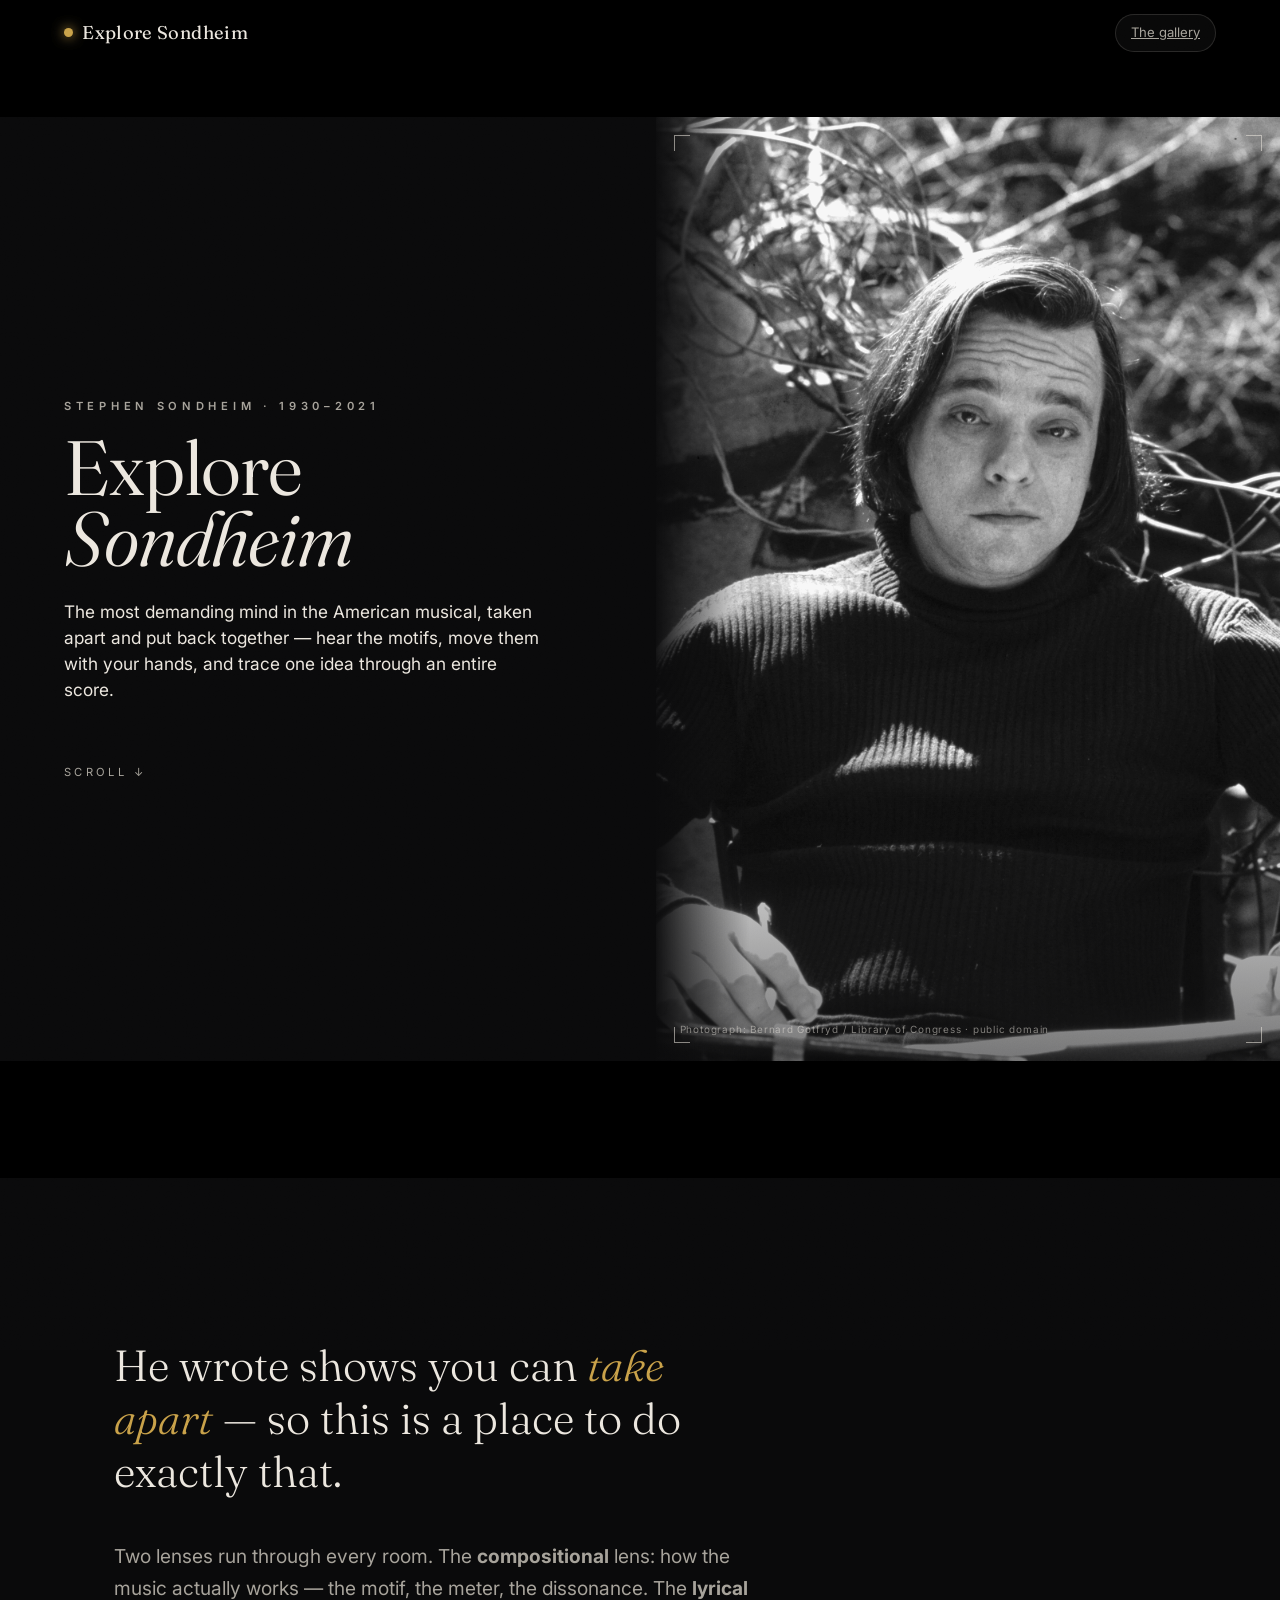
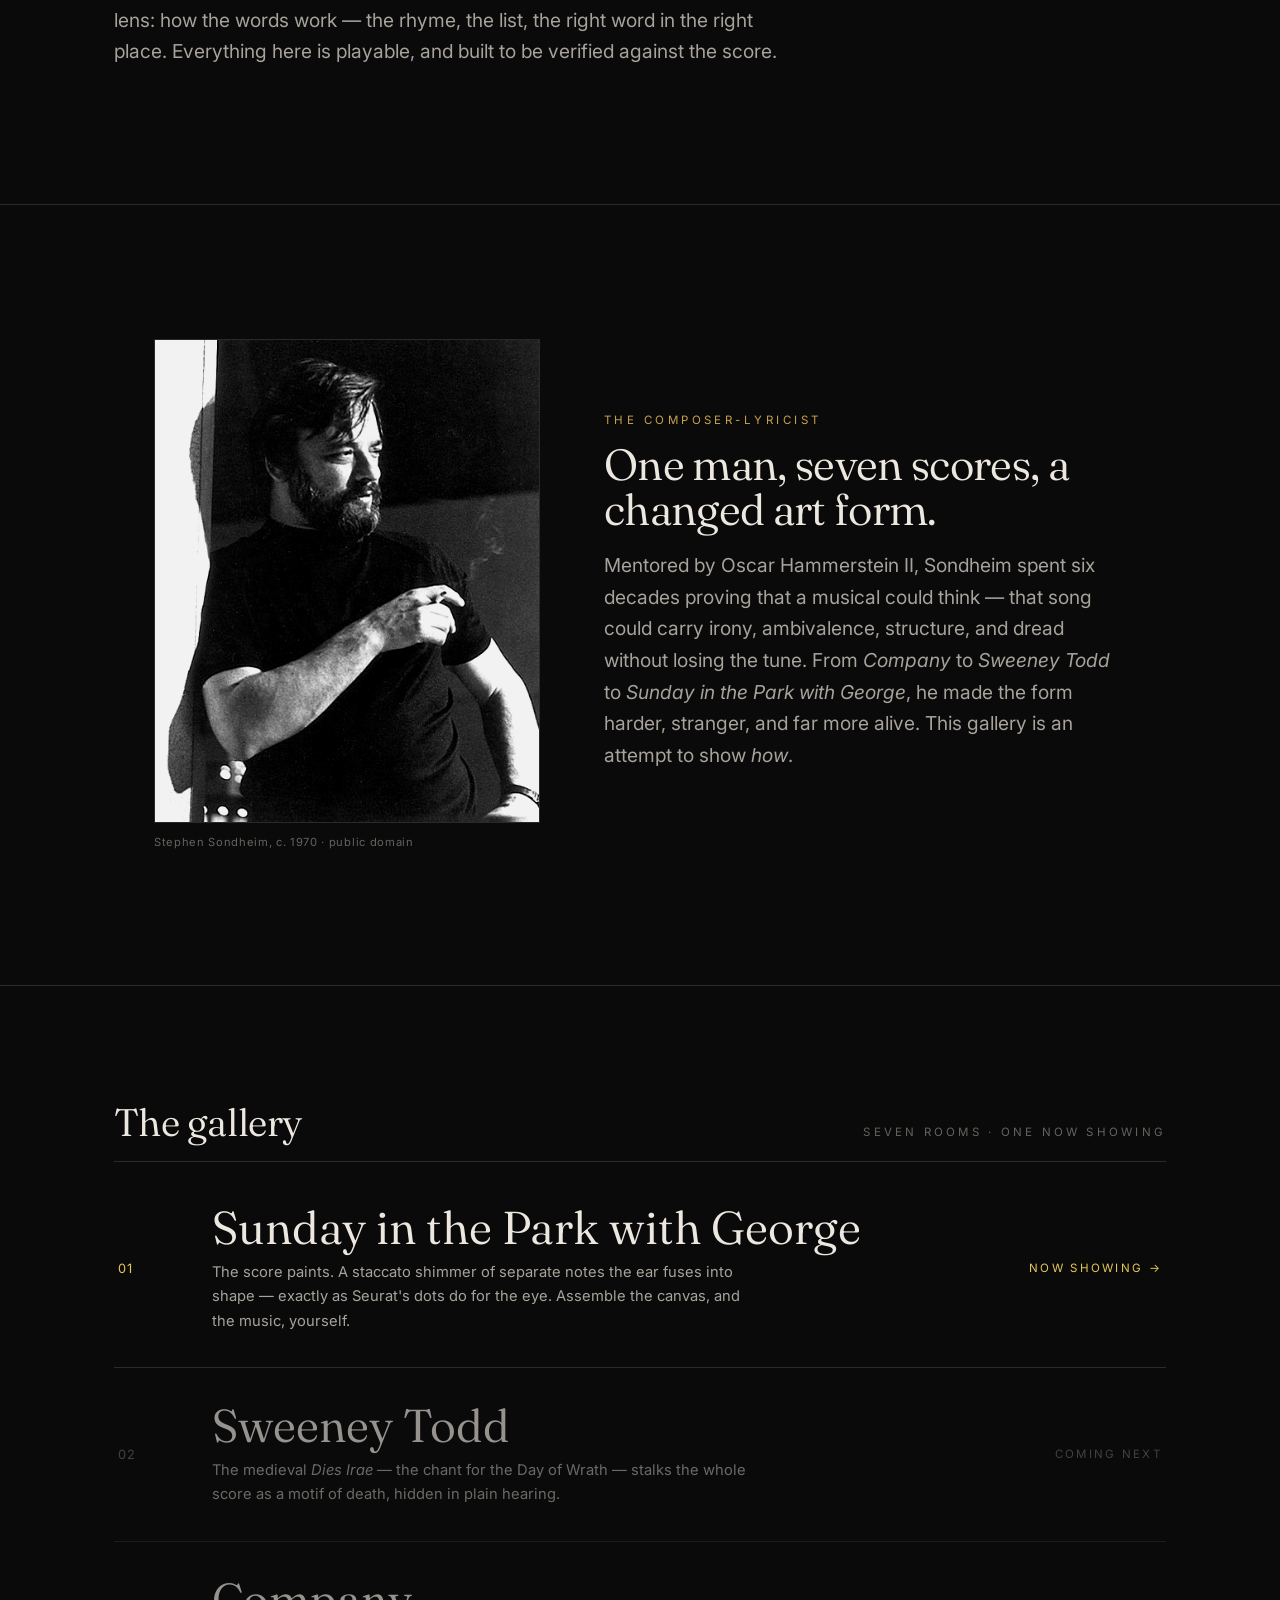
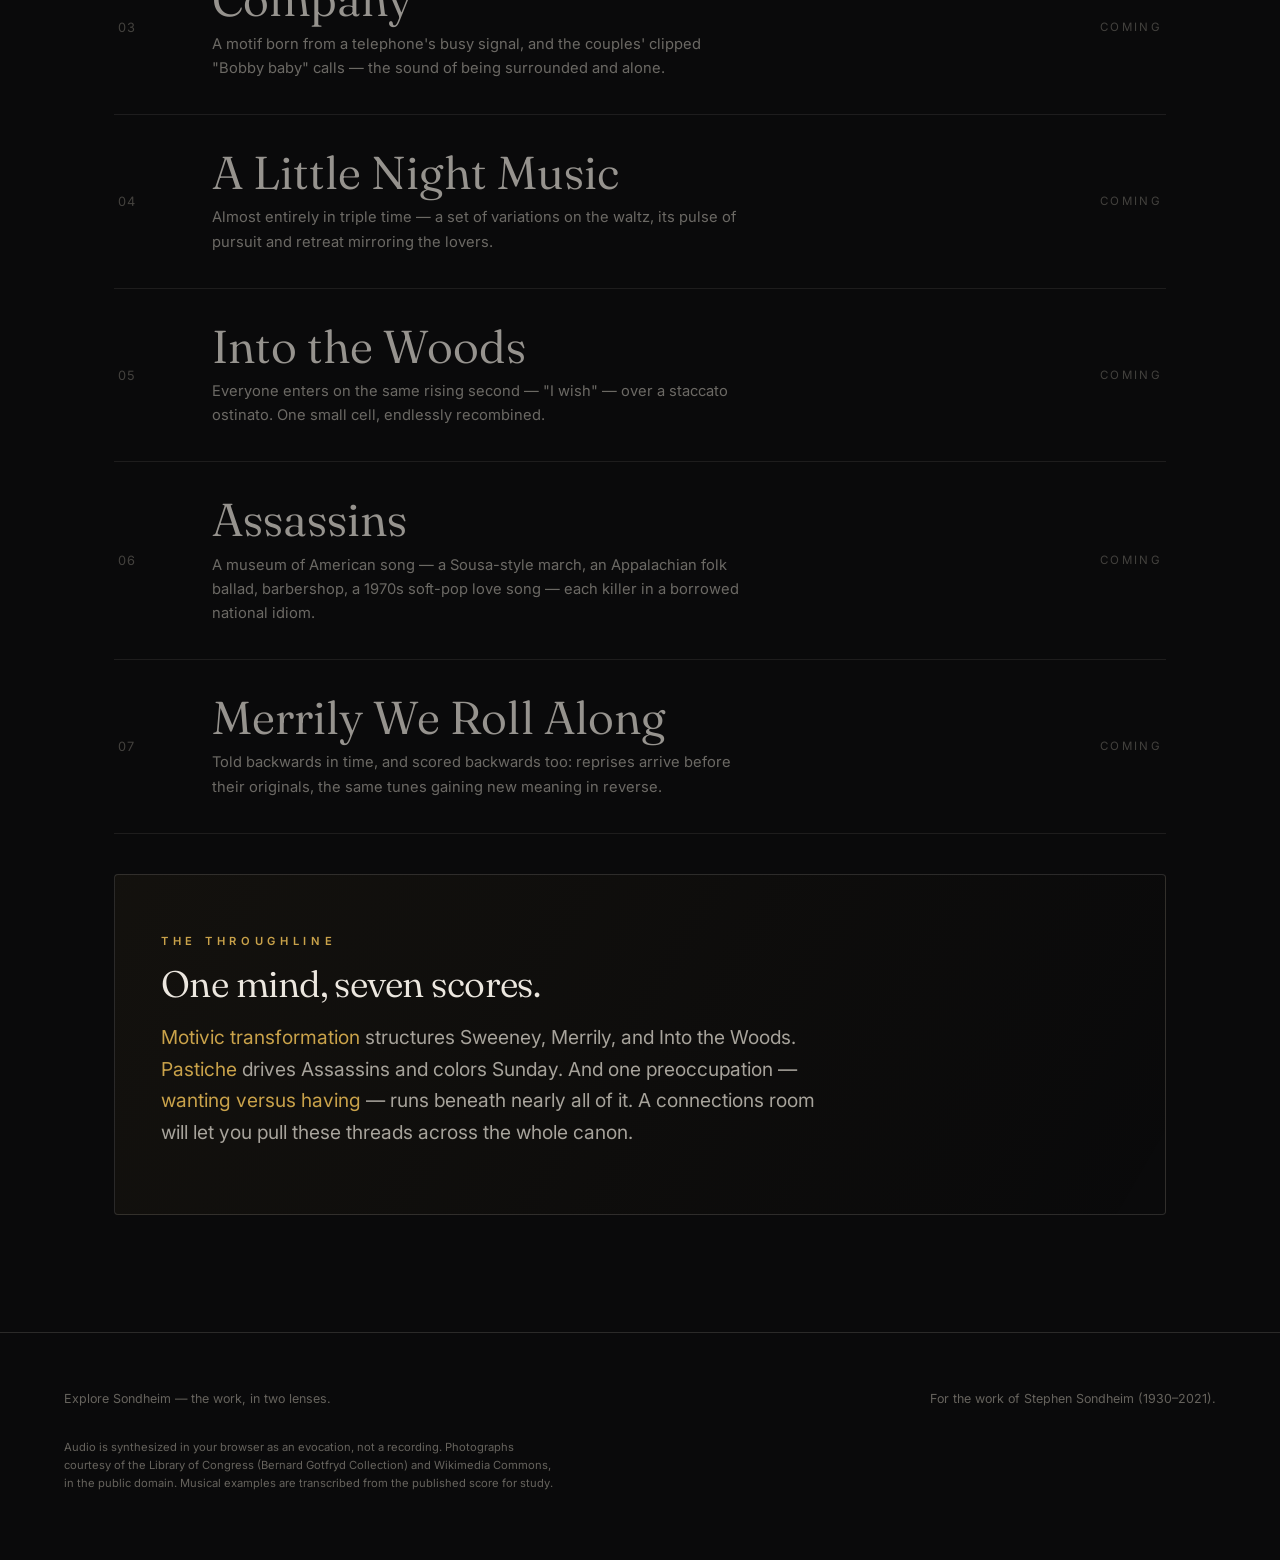
==== index.html @ 6aae6c90 "Initial commit: Explore Sondheim — cinematic lobby + Sunday flagship Interactive study of Sondheim t" ====
<!DOCTYPE html>
<html lang="en">
<head>
<meta charset="utf-8" />
<meta name="viewport" content="width=device-width, initial-scale=1" />
<title>Explore Sondheim — the work, in two lenses</title>
<meta name="description" content="A cinematic, interactive study of Stephen Sondheim's musicals through a compositional and lyrical lens. Hear the motifs, see the structure, trace the connections." />
<link rel="preconnect" href="https://fonts.googleapis.com" />
<link rel="preconnect" href="https://fonts.gstatic.com" crossorigin />
<link href="https://fonts.googleapis.com/css2?family=Fraunces:ital,opsz,wght@0,9..144,300..600;1,9..144,300..500&family=Inter:wght@400;500;600&display=swap" rel="stylesheet" />
<link rel="stylesheet" href="css/base.css" />
<link rel="stylesheet" href="css/lobby.css" />
</head>
<body class="cine">

<div class="grain" aria-hidden="true"></div>

<header class="topbar" id="topbar">
  <a class="brand" href="index.html"><span class="dot"></span> Explore Sondheim</a>
  <a class="chip" href="#gallery">The gallery</a>
</header>

<main>

  <!-- ===================== CINEMATIC HERO ===================== -->
  <section class="reel" aria-label="Stephen Sondheim">
    <div class="reel-copy">
      <p class="kicker reveal in">Stephen Sondheim · 1930–2021</p>
      <h1 class="reel-title reveal in d1">Explore <em>Sondheim</em></h1>
      <p class="reel-sub reveal in d2">The most demanding mind in the American musical, taken apart and put back together — hear the motifs, move them with your hands, and trace one idea through an entire score.</p>
      <p class="reel-scrollcue reveal in d2">Scroll ↓</p>
    </div>
    <figure class="reel-photo reveal in">
      <img src="assets/sondheim-gotfryd.jpg" alt="Portrait of Stephen Sondheim, New York, early 1970s, by Bernard Gotfryd" />
      <div class="seam" aria-hidden="true"></div>
      <div class="frame-ticks" aria-hidden="true"><span></span><span></span><span></span><span></span></div>
      <figcaption class="credit-micro">Photograph: Bernard Gotfryd / Library of Congress · public domain</figcaption>
    </figure>
  </section>

  <!-- ===================== STATEMENT ===================== -->
  <section class="wrap">
    <p class="statement reveal">He wrote shows you can <em>take apart</em> — so this is a place to do exactly that.</p>
    <p class="lede reveal d1" style="margin-top:28px">Two lenses run through every room. The <b>compositional</b> lens: how the music actually works — the motif, the meter, the dissonance. The <b>lyrical</b> lens: how the words work — the rhyme, the list, the right word in the right place. Everything here is playable, and built to be verified against the score.</p>
  </section>

  <hr class="divider" />

  <!-- ===================== THE MAN ===================== -->
  <section class="wrap">
    <figure class="man reveal">
      <div class="man-photo">
        <img src="assets/sondheim-1970.jpg" alt="Stephen Sondheim, c. 1970" />
        <figcaption>Stephen Sondheim, c. 1970 · public domain</figcaption>
      </div>
      <div>
        <p class="dates">The composer-lyricist</p>
        <h2>One man, seven scores, a changed art form.</h2>
        <p class="lede" style="margin-top:18px">Mentored by Oscar Hammerstein II, Sondheim spent six decades proving that a musical could think — that song could carry irony, ambivalence, structure, and dread without losing the tune. From <em>Company</em> to <em>Sweeney Todd</em> to <em>Sunday in the Park with George</em>, he made the form harder, stranger, and far more alive. This gallery is an attempt to show <em>how</em>.</p>
      </div>
    </figure>
  </section>

  <hr class="divider" />

  <!-- ===================== GALLERY INDEX ===================== -->
  <section class="wrap" id="gallery">
    <div class="now-showing reveal">
      <h2>The gallery</h2>
      <span class="count">Seven rooms · one now showing</span>
    </div>

    <a class="film-row live reveal" href="shows/sunday.html" style="--c:#e6c75a">
      <span class="frame-no">01</span>
      <span><span class="ftitle">Sunday in the Park with George</span><span class="fsig">The score paints. A staccato shimmer of separate notes the ear fuses into shape — exactly as Seurat's dots do for the eye. Assemble the canvas, and the music, yourself.</span></span>
      <span class="fstatus">Now showing →</span>
    </a>

    <div class="film-row soon reveal" style="--c:#b8423a">
      <span class="frame-no">02</span>
      <span><span class="ftitle">Sweeney Todd</span><span class="fsig">The medieval <em>Dies Irae</em> — the chant for the Day of Wrath — stalks the whole score as a motif of death, hidden in plain hearing.</span></span>
      <span class="fstatus">Coming next</span>
    </div>

    <div class="film-row soon reveal" style="--c:#c98a3a">
      <span class="frame-no">03</span>
      <span><span class="ftitle">Company</span><span class="fsig">A motif born from a telephone's busy signal, and the couples' clipped "Bobby baby" calls — the sound of being surrounded and alone.</span></span>
      <span class="fstatus">Coming</span>
    </div>

    <div class="film-row soon reveal" style="--c:#8a6fb0">
      <span class="frame-no">04</span>
      <span><span class="ftitle">A Little Night Music</span><span class="fsig">Almost entirely in triple time — a set of variations on the waltz, its pulse of pursuit and retreat mirroring the lovers.</span></span>
      <span class="fstatus">Coming</span>
    </div>

    <div class="film-row soon reveal" style="--c:#5f8f4e">
      <span class="frame-no">05</span>
      <span><span class="ftitle">Into the Woods</span><span class="fsig">Everyone enters on the same rising second — "I wish" — over a staccato ostinato. One small cell, endlessly recombined.</span></span>
      <span class="fstatus">Coming</span>
    </div>

    <div class="film-row soon reveal" style="--c:#9c2b2b">
      <span class="frame-no">06</span>
      <span><span class="ftitle">Assassins</span><span class="fsig">A museum of American song — a Sousa-style march, an Appalachian folk ballad, barbershop, a 1970s soft-pop love song — each killer in a borrowed national idiom.</span></span>
      <span class="fstatus">Coming</span>
    </div>

    <div class="film-row soon reveal" style="--c:#7aa6b8">
      <span class="frame-no">07</span>
      <span><span class="ftitle">Merrily We Roll Along</span><span class="fsig">Told backwards in time, and scored backwards too: reprises arrive before their originals, the same tunes gaining new meaning in reverse.</span></span>
      <span class="fstatus">Coming</span>
    </div>

    <div class="threadline reveal">
      <p class="kicker">The throughline</p>
      <h2 style="font-size:clamp(1.5rem,3vw,2.3rem);margin:14px 0 10px">One mind, seven scores.</h2>
      <p class="lede"><em class="term" style="color:var(--accent)">Motivic transformation</em> structures Sweeney, Merrily, and Into the Woods. <em class="term" style="color:var(--accent)">Pastiche</em> drives Assassins and colors Sunday. And one preoccupation — <em class="term" style="color:var(--accent)">wanting versus having</em> — runs beneath nearly all of it. A connections room will let you pull these threads across the whole canon.</p>
    </div>
  </section>

</main>

<footer class="colophon">
  <div class="row">
    <span>Explore Sondheim — the work, in two lenses.</span>
    <span>For the work of Stephen Sondheim (1930–2021).</span>
  </div>
  <p class="credits">
    Audio is synthesized in your browser as an evocation, not a recording. Photographs courtesy of the Library of Congress (Bernard Gotfryd Collection) and Wikimedia Commons, in the public domain. Musical examples are transcribed from the published score for study.
  </p>
</footer>

<script>
  (function () {
    var reduced = window.matchMedia && window.matchMedia("(prefers-reduced-motion: reduce)").matches;
    var els = [].slice.call(document.querySelectorAll(".reveal:not(.in)"));
    var showAll = /[?&]all(?:[=&]|$)/.test(location.search);
    if (!("IntersectionObserver" in window) || reduced || showAll) { els.forEach(function (e){ e.classList.add("in"); }); }
    else {
      var io = new IntersectionObserver(function (en){ en.forEach(function (x){ if (x.isIntersecting){ x.target.classList.add("in"); io.unobserve(x.target);} }); }, { threshold: 0.16 });
      els.forEach(function (e){ io.observe(e); });
    }
    var bar = document.getElementById("topbar");
    var onScroll = function (){ bar.classList.toggle("scrolled", window.scrollY > 40); };
    onScroll(); window.addEventListener("scroll", onScroll, { passive: true });
  })();
</script>
</body>
</html>
---- css/base.css ----
/* ============================================================
   EXPLORE SONDHEIM — base.css
   Shared "museum" shell. Per-show worlds override the tokens
   defined in :root via a body[data-show="..."] scope.
   ============================================================ */

/* ---------- Design tokens (defaults / lobby) ---------- */
:root {
  --bg:            #0e0f13;
  --bg-soft:       #16181f;
  --ink:           #f4f1ea;
  --ink-soft:      #b9b4a8;
  --ink-faint:     #6f6a5e;
  --line:          rgba(244, 241, 234, 0.14);
  --accent:        #d8b15a;
  --accent-2:      #7aa6b8;

  --serif:  "Cormorant Garamond", Georgia, "Times New Roman", serif;
  --sans:   "Inter", system-ui, -apple-system, "Segoe UI", Roboto, sans-serif;

  --maxw:   1180px;
  --gutter: clamp(20px, 5vw, 64px);

  --ease:   cubic-bezier(0.22, 1, 0.36, 1);
  --slow:   1.1s;
  --med:    0.55s;

  --shadow: 0 30px 80px -30px rgba(0, 0, 0, 0.7);
}

/* ---------- Reset ---------- */
*, *::before, *::after { box-sizing: border-box; }
[hidden] { display: none !important; }
html { -webkit-text-size-adjust: 100%; scroll-behavior: smooth; }
body {
  margin: 0;
  background: var(--bg);
  color: var(--ink);
  font-family: var(--sans);
  font-size: 17px;
  line-height: 1.65;
  -webkit-font-smoothing: antialiased;
  text-rendering: optimizeLegibility;
  overflow-x: hidden;
}
img { max-width: 100%; display: block; }
button { font: inherit; color: inherit; cursor: pointer; }
a { color: inherit; }

/* ---------- Typography ---------- */
h1, h2, h3, .display {
  font-family: var(--serif);
  font-weight: 500;
  line-height: 1.04;
  letter-spacing: -0.01em;
  margin: 0 0 0.4em;
}
.display { font-size: clamp(3rem, 9vw, 8rem); }
h1 { font-size: clamp(2.4rem, 6vw, 5rem); }
h2 { font-size: clamp(1.9rem, 4vw, 3.2rem); }
h3 { font-size: clamp(1.3rem, 2.4vw, 1.9rem); }

.eyebrow {
  font-family: var(--sans);
  font-size: 0.72rem;
  font-weight: 600;
  letter-spacing: 0.32em;
  text-transform: uppercase;
  color: var(--accent);
  margin: 0 0 1.2em;
}
.lead { font-size: clamp(1.1rem, 1.8vw, 1.45rem); color: var(--ink-soft); line-height: 1.55; }
p { max-width: 64ch; }
.muted { color: var(--ink-soft); }
.faint { color: var(--ink-faint); }
em.term { font-style: normal; color: var(--accent); }

/* ---------- Layout primitives ---------- */
.wrap { width: 100%; max-width: var(--maxw); margin-inline: auto; padding-inline: var(--gutter); }
section { position: relative; padding-block: clamp(64px, 12vh, 150px); }
.section-num {
  font-family: var(--sans);
  font-size: 0.72rem;
  letter-spacing: 0.3em;
  color: var(--ink-faint);
  text-transform: uppercase;
}
.divider { height: 1px; background: var(--line); border: 0; margin: 0; }

/* ---------- Top bar ---------- */
.topbar {
  position: fixed; inset: 0 0 auto 0; z-index: 50;
  display: flex; align-items: center; justify-content: space-between;
  padding: 14px var(--gutter);
  background: linear-gradient(to bottom, rgba(0,0,0,0.5), transparent);
  pointer-events: none;
  transition: background var(--med) var(--ease);
}
.topbar a, .topbar button { pointer-events: auto; }
.brand {
  font-family: var(--serif);
  font-size: 1.15rem;
  letter-spacing: 0.02em;
  text-decoration: none;
  display: inline-flex; align-items: center; gap: 0.5em;
}
.brand .dot {
  width: 9px; height: 9px; border-radius: 50%;
  background: var(--accent);
  box-shadow: 0 0 12px var(--accent);
}

/* ---------- Sound toggle ---------- */
.sound-toggle {
  display: inline-flex; align-items: center; gap: 0.6em;
  background: rgba(255,255,255,0.06);
  border: 1px solid var(--line);
  color: var(--ink);
  padding: 8px 16px; border-radius: 999px;
  backdrop-filter: blur(8px);
  transition: border-color var(--med), background var(--med), transform var(--med);
}
.sound-toggle:hover { border-color: var(--accent); transform: translateY(-1px); }
.sound-toggle .bars { display: inline-flex; align-items: flex-end; gap: 2px; height: 14px; }
.sound-toggle .bars i {
  width: 3px; background: var(--accent); border-radius: 2px;
  height: 5px; transition: height 0.2s;
}
.sound-toggle.playing .bars i { animation: eq 0.9s ease-in-out infinite; }
.sound-toggle.playing .bars i:nth-child(2) { animation-delay: 0.15s; }
.sound-toggle.playing .bars i:nth-child(3) { animation-delay: 0.3s; }
.sound-toggle.playing .bars i:nth-child(4) { animation-delay: 0.45s; }
@keyframes eq { 0%,100% { height: 4px; } 50% { height: 14px; } }

/* ---------- Buttons / controls ---------- */
.btn {
  display: inline-flex; align-items: center; gap: 0.6em;
  background: var(--accent); color: #14130d;
  border: 1px solid var(--accent);
  padding: 13px 26px; border-radius: 999px;
  font-weight: 600; letter-spacing: 0.02em;
  text-decoration: none;
  transition: transform var(--med) var(--ease), box-shadow var(--med), filter var(--med);
}
.btn:hover { transform: translateY(-2px); box-shadow: 0 14px 30px -12px var(--accent); filter: brightness(1.05); }
.btn.ghost { background: transparent; color: var(--ink); border-color: var(--line); }
.btn.ghost:hover { border-color: var(--accent); box-shadow: none; }

.chip {
  display: inline-flex; align-items: center; gap: 0.5em;
  border: 1px solid var(--line); border-radius: 999px;
  padding: 7px 15px; font-size: 0.82rem; color: var(--ink-soft);
  background: rgba(255,255,255,0.03);
  transition: all var(--med) var(--ease);
}
.chip[aria-pressed="true"], .chip.active { color: var(--ink); border-color: var(--accent); background: color-mix(in srgb, var(--accent) 16%, transparent); }
.chip:hover { border-color: var(--accent); }

/* Range sliders */
input[type="range"] {
  -webkit-appearance: none; appearance: none;
  width: 100%; height: 3px; border-radius: 3px;
  background: var(--line); outline: none; margin: 14px 0;
}
input[type="range"]::-webkit-slider-thumb {
  -webkit-appearance: none; appearance: none;
  width: 20px; height: 20px; border-radius: 50%;
  background: var(--accent); cursor: pointer;
  border: 3px solid var(--bg);
  box-shadow: 0 0 0 1px var(--accent), 0 4px 12px rgba(0,0,0,0.5);
  transition: transform 0.15s;
}
input[type="range"]::-webkit-slider-thumb:hover { transform: scale(1.15); }
input[type="range"]::-moz-range-thumb {
  width: 20px; height: 20px; border-radius: 50%;
  background: var(--accent); cursor: pointer; border: 3px solid var(--bg);
}

/* ---------- Cards / grid ---------- */
.grid { display: grid; gap: clamp(18px, 2.5vw, 34px); }
.cols-2 { grid-template-columns: repeat(2, 1fr); }
.cols-3 { grid-template-columns: repeat(3, 1fr); }
.cols-4 { grid-template-columns: repeat(4, 1fr); }
@media (max-width: 860px) { .cols-2, .cols-3, .cols-4 { grid-template-columns: 1fr; } }

.panel {
  background: var(--bg-soft);
  border: 1px solid var(--line);
  border-radius: 18px;
  padding: clamp(22px, 3vw, 38px);
}

/* ---------- Reveal-on-scroll ---------- */
.reveal { opacity: 0; transform: translateY(28px); transition: opacity var(--slow) var(--ease), transform var(--slow) var(--ease); }
.reveal.in { opacity: 1; transform: none; }
.reveal.d1 { transition-delay: 0.08s; }
.reveal.d2 { transition-delay: 0.16s; }
.reveal.d3 { transition-delay: 0.24s; }

/* ---------- Cited quote ---------- */
.cited {
  margin: 24px 0 0; padding: 6px 0 6px 22px;
  border-left: 2px solid var(--accent);
  font-family: var(--serif); font-size: clamp(1.15rem, 2vw, 1.5rem); font-style: italic;
  color: var(--ink); max-width: 62ch; line-height: 1.4;
}
.cited cite { display: block; margin-top: 10px; font-size: 0.78rem; font-style: normal; letter-spacing: 0.06em; color: var(--ink-faint); }

/* ---------- Footer ---------- */
.site-foot {
  padding: 60px var(--gutter);
  border-top: 1px solid var(--line);
  color: var(--ink-faint);
  font-size: 0.85rem;
  display: flex; flex-wrap: wrap; gap: 18px; justify-content: space-between;
}

/* ---------- Accessibility ---------- */
:focus-visible { outline: 2px solid var(--accent); outline-offset: 3px; border-radius: 4px; }
.sr-only {
  position: absolute; width: 1px; height: 1px; padding: 0; margin: -1px;
  overflow: hidden; clip: rect(0,0,0,0); white-space: nowrap; border: 0;
}
@media (prefers-reduced-motion: reduce) {
  *, *::before, *::after { animation-duration: 0.001ms !important; animation-iteration-count: 1 !important; transition-duration: 0.001ms !important; scroll-behavior: auto !important; }
  .reveal { opacity: 1; transform: none; }
}
---- css/lobby.css ----
/* ============================================================
   EXPLORE SONDHEIM — lobby.css
   Cinematic, photography-led identity for the entrance.
   Black-and-white, film grain, lower-third title cards.
   Overrides base tokens within body.cine.
   ============================================================ */

body.cine {
  --bg:        #0a0a0b;
  --bg-soft:   #121214;
  --ink:       #ece7df;        /* bone */
  --ink-soft:  #a7a39b;
  --ink-faint: #66635d;
  --line:      rgba(236, 231, 223, 0.14);
  --accent:    #c9a24a;        /* used sparingly */
  --serif: "Fraunces", Georgia, serif;
  --sans:  "Inter", system-ui, sans-serif;
  background: var(--bg);
}

/* ---------- Film grain over everything ---------- */
.grain {
  position: fixed; inset: -50%; z-index: 90; pointer-events: none;
  width: 200%; height: 200%;
  background-image: url("data:image/svg+xml,%3Csvg xmlns='http://www.w3.org/2000/svg' width='220' height='220'%3E%3Cfilter id='n'%3E%3CfeTurbulence type='fractalNoise' baseFrequency='0.82' numOctaves='3' stitchTiles='stitch'/%3E%3CfeColorMatrix type='saturate' values='0'/%3E%3C/filter%3E%3Crect width='100%25' height='100%25' filter='url(%23n)'/%3E%3C/svg%3E");
  opacity: 0.05; mix-blend-mode: overlay;
  animation: grainshift 0.6s steps(2) infinite;
}
@keyframes grainshift {
  0% { transform: translate(0,0); } 50% { transform: translate(-3%, 2%); } 100% { transform: translate(2%,-2%); }
}
@media (prefers-reduced-motion: reduce) { .grain { animation: none; } }

/* ---------- Type ---------- */
body.cine h1, body.cine h2, body.cine h3, body.cine .display {
  font-family: var(--serif); font-weight: 350; letter-spacing: -0.015em;
  font-optical-sizing: auto;
}
.kicker {
  font-family: var(--sans); font-size: 0.7rem; font-weight: 600;
  letter-spacing: 0.42em; text-transform: uppercase; color: var(--ink-soft);
}

/* ---------- Cinematic hero (split: copy | portrait, face kept clear) ---------- */
.reel { position: relative; min-height: 100svh; display: grid; grid-template-columns: 1.05fr 1fr; background: #000; }
@media (max-width: 860px){ .reel { grid-template-columns: 1fr; grid-template-rows: 60svh auto; } }

.reel-copy {
  position: relative; z-index: 3; display: flex; flex-direction: column; justify-content: center;
  padding: clamp(44px, 6vw, 100px) clamp(24px, 5vw, 72px);
  background: #0a0a0b;
}
.reel-copy .kicker { margin-bottom: 18px; }
.reel-title {
  font-size: clamp(2.7rem, 6vw, 6.2rem); line-height: 0.92; margin: 0;
  font-weight: 300; letter-spacing: -0.03em;
}
.reel-title em { font-style: italic; font-weight: 340; }
.reel-sub { max-width: 44ch; margin-top: 24px; color: var(--ink); font-size: clamp(1.02rem,1.35vw,1.28rem); line-height: 1.52; }
.reel-scrollcue { margin-top: 42px; font-family: var(--sans); font-size: 0.7rem; letter-spacing: 0.3em; text-transform: uppercase; color: var(--ink-soft); }

.reel-photo { position: relative; margin: 0; overflow: hidden; background: #000; min-height: 60svh; }
.reel-photo img {
  width: 100%; height: 100%; object-fit: cover; object-position: 50% 12%;
  filter: grayscale(1) contrast(1.07) brightness(0.97);
}
/* blend the seam toward the copy panel + a soft floor; never crosses the face */
.reel-photo .seam {
  position: absolute; inset: 0; pointer-events: none;
  background:
    linear-gradient(90deg, rgba(10,10,11,0.96) 0%, rgba(10,10,11,0) 15%),
    linear-gradient(to bottom, transparent 70%, rgba(10,10,11,0.55));
}
@media (max-width: 860px){
  .reel-photo .seam { background: linear-gradient(to bottom, transparent 55%, rgba(10,10,11,0.9)); }
}

/* film frame ticks around the portrait */
.frame-ticks { position: absolute; inset: 18px; z-index: 4; pointer-events: none; }
.frame-ticks span { position: absolute; width: 16px; height: 16px; border: 1px solid rgba(236,231,223,0.55); }
.frame-ticks span:nth-child(1){ top: 0; left: 0; border-right:0; border-bottom:0; }
.frame-ticks span:nth-child(2){ top: 0; right: 0; border-left:0; border-bottom:0; }
.frame-ticks span:nth-child(3){ bottom: 0; left: 0; border-right:0; border-top:0; }
.frame-ticks span:nth-child(4){ bottom: 0; right: 0; border-left:0; border-top:0; }

.credit-micro {
  position: absolute; z-index: 4; bottom: 24px; left: 24px;
  font-family: var(--sans); font-size: 0.62rem; letter-spacing: 0.08em; color: rgba(236,231,223,0.5);
}

/* ---------- Sections ---------- */
body.cine section { padding-block: clamp(70px, 13vh, 160px); }
.statement { font-family: var(--serif); font-weight: 300; font-size: clamp(1.6rem, 3.4vw, 3rem); line-height: 1.22; max-width: 22ch; }
.statement em { font-style: italic; color: var(--accent); }
.lede { max-width: 56ch; color: var(--ink-soft); font-size: clamp(1.02rem,1.5vw,1.2rem); }

/* "The man" split */
.man { display: grid; grid-template-columns: 0.85fr 1.15fr; gap: clamp(30px,5vw,80px); align-items: center; }
@media (max-width: 820px){ .man { grid-template-columns: 1fr; } }
.man-photo { position: relative; }
.man-photo img {
  width: 100%; filter: grayscale(1) contrast(1.06) brightness(0.95);
  border: 1px solid var(--line);
}
.man-photo figcaption { margin-top: 10px; font-family: var(--sans); font-size: 0.7rem; letter-spacing: 0.06em; color: var(--ink-faint); }
.man h2 { font-size: clamp(1.9rem,3.4vw,3rem); }
.man .dates { font-family: var(--sans); letter-spacing: 0.3em; font-size: 0.72rem; text-transform: uppercase; color: var(--accent); }

/* ---------- Cinematic gallery index ---------- */
.now-showing { display: flex; align-items: baseline; justify-content: space-between; flex-wrap: wrap; gap: 12px; border-bottom: 1px solid var(--line); padding-bottom: 18px; margin-bottom: 8px; }
.now-showing h2 { font-size: clamp(1.6rem,3vw,2.4rem); margin: 0; }
.now-showing .count { font-family: var(--sans); font-size: 0.72rem; letter-spacing: 0.28em; text-transform: uppercase; color: var(--ink-faint); }

.film-row {
  position: relative; display: grid; grid-template-columns: 56px 1fr auto;
  gap: clamp(14px, 3vw, 40px); align-items: center;
  padding: clamp(20px, 3vw, 34px) 4px; border-bottom: 1px solid var(--line);
  text-decoration: none; color: var(--ink);
  transition: padding-left 0.5s var(--ease), background 0.5s var(--ease);
  overflow: hidden;
}
.film-row .frame-no { font-family: var(--sans); font-size: 0.8rem; color: var(--ink-faint); letter-spacing: 0.1em; }
.film-row .ftitle { font-family: var(--serif); font-weight: 350; font-size: clamp(1.5rem, 3.6vw, 3rem); line-height: 1.02; transition: transform 0.5s var(--ease); }
.film-row .fsig { display: block; font-family: var(--sans); font-size: 0.92rem; color: var(--ink-soft); max-width: 60ch; margin-top: 8px; }
.film-row .fstatus { font-family: var(--sans); font-size: 0.72rem; letter-spacing: 0.2em; text-transform: uppercase; color: var(--ink-faint); white-space: nowrap; }
.film-row::after { content:""; position:absolute; left:0; top:0; bottom:0; width: 0; background: var(--c); transition: width 0.5s var(--ease); }

.film-row.live { cursor: pointer; }
.film-row.live:hover { padding-left: 22px; background: linear-gradient(90deg, color-mix(in srgb, var(--c) 12%, transparent), transparent 60%); }
.film-row.live:hover::after { width: 4px; }
.film-row.live:hover .ftitle { transform: translateX(4px); }
.film-row.live .fstatus { color: var(--c); }
.film-row.live .frame-no { color: var(--c); }
.film-row.soon { opacity: 0.62; }
@media (max-width: 680px){
  .film-row { grid-template-columns: 38px 1fr; }
  .film-row .fstatus { grid-column: 2; }
}

/* connections strip */
.threadline { border: 1px solid var(--line); border-radius: 4px; padding: clamp(26px,4vw,46px); margin-top: 40px; background: linear-gradient(120deg, rgba(201,162,74,0.05), transparent); }
.threadline .kicker { color: var(--accent); }

/* footer colophon */
.colophon { padding: 56px var(--gutter); border-top: 1px solid var(--line); display: grid; gap: 18px; }
.colophon .row { display: flex; flex-wrap: wrap; gap: 10px 26px; justify-content: space-between; font-family: var(--sans); font-size: 0.78rem; color: var(--ink-faint); }
.colophon a { color: var(--ink-soft); text-decoration: none; }
.colophon .credits { font-size: 0.7rem; color: var(--ink-faint); max-width: 70ch; line-height: 1.6; }
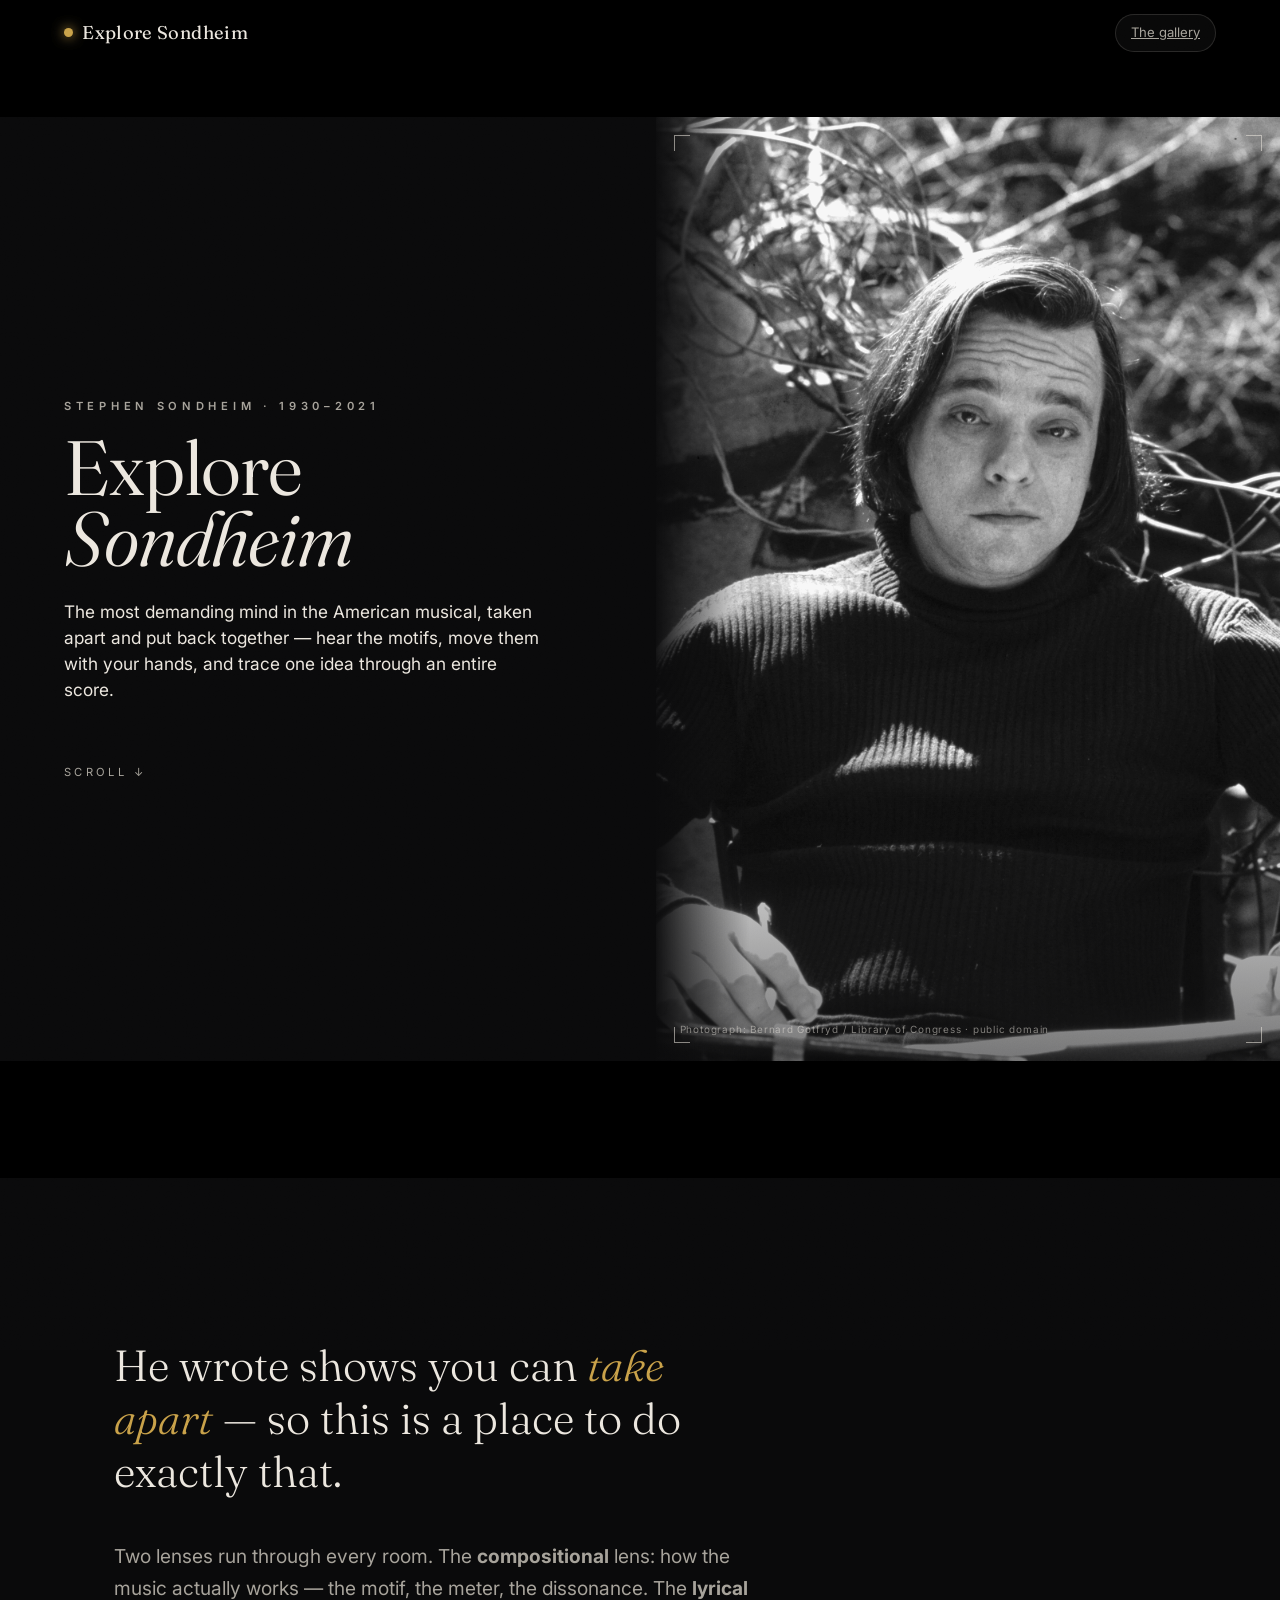
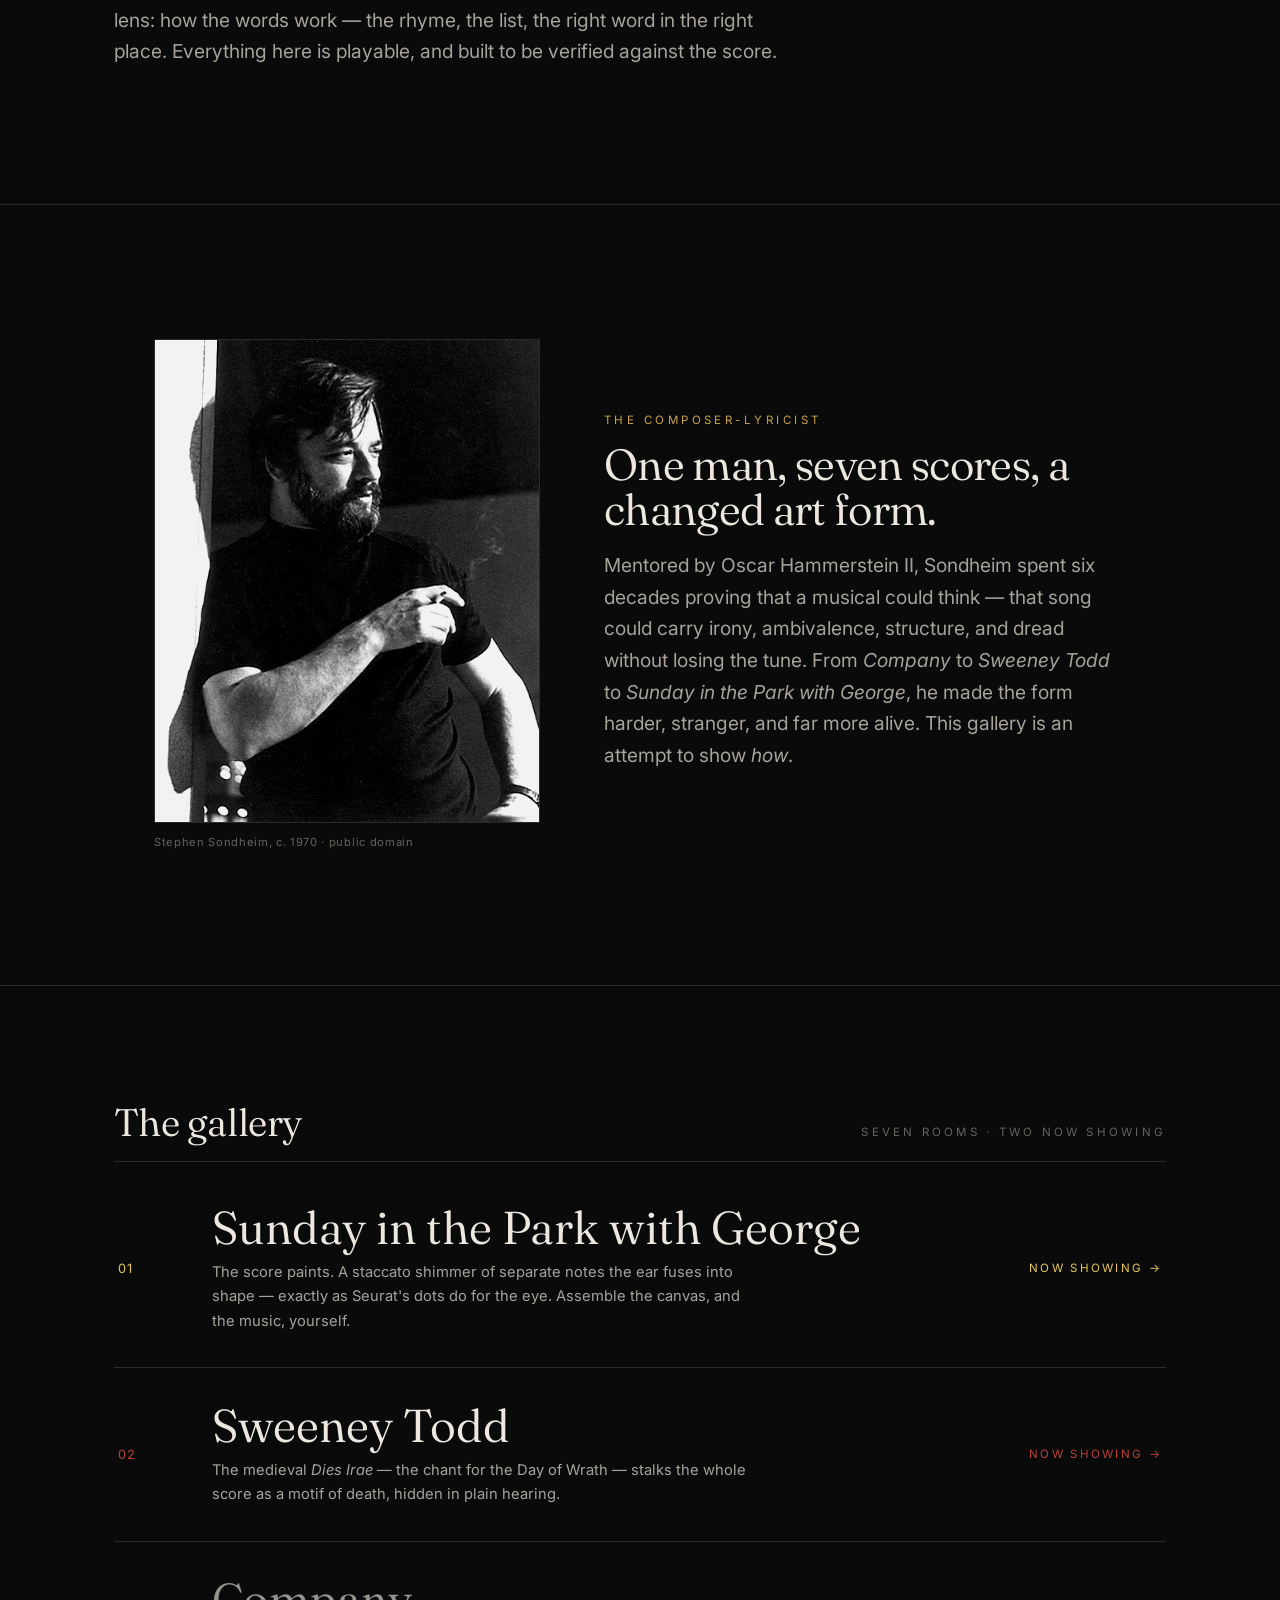
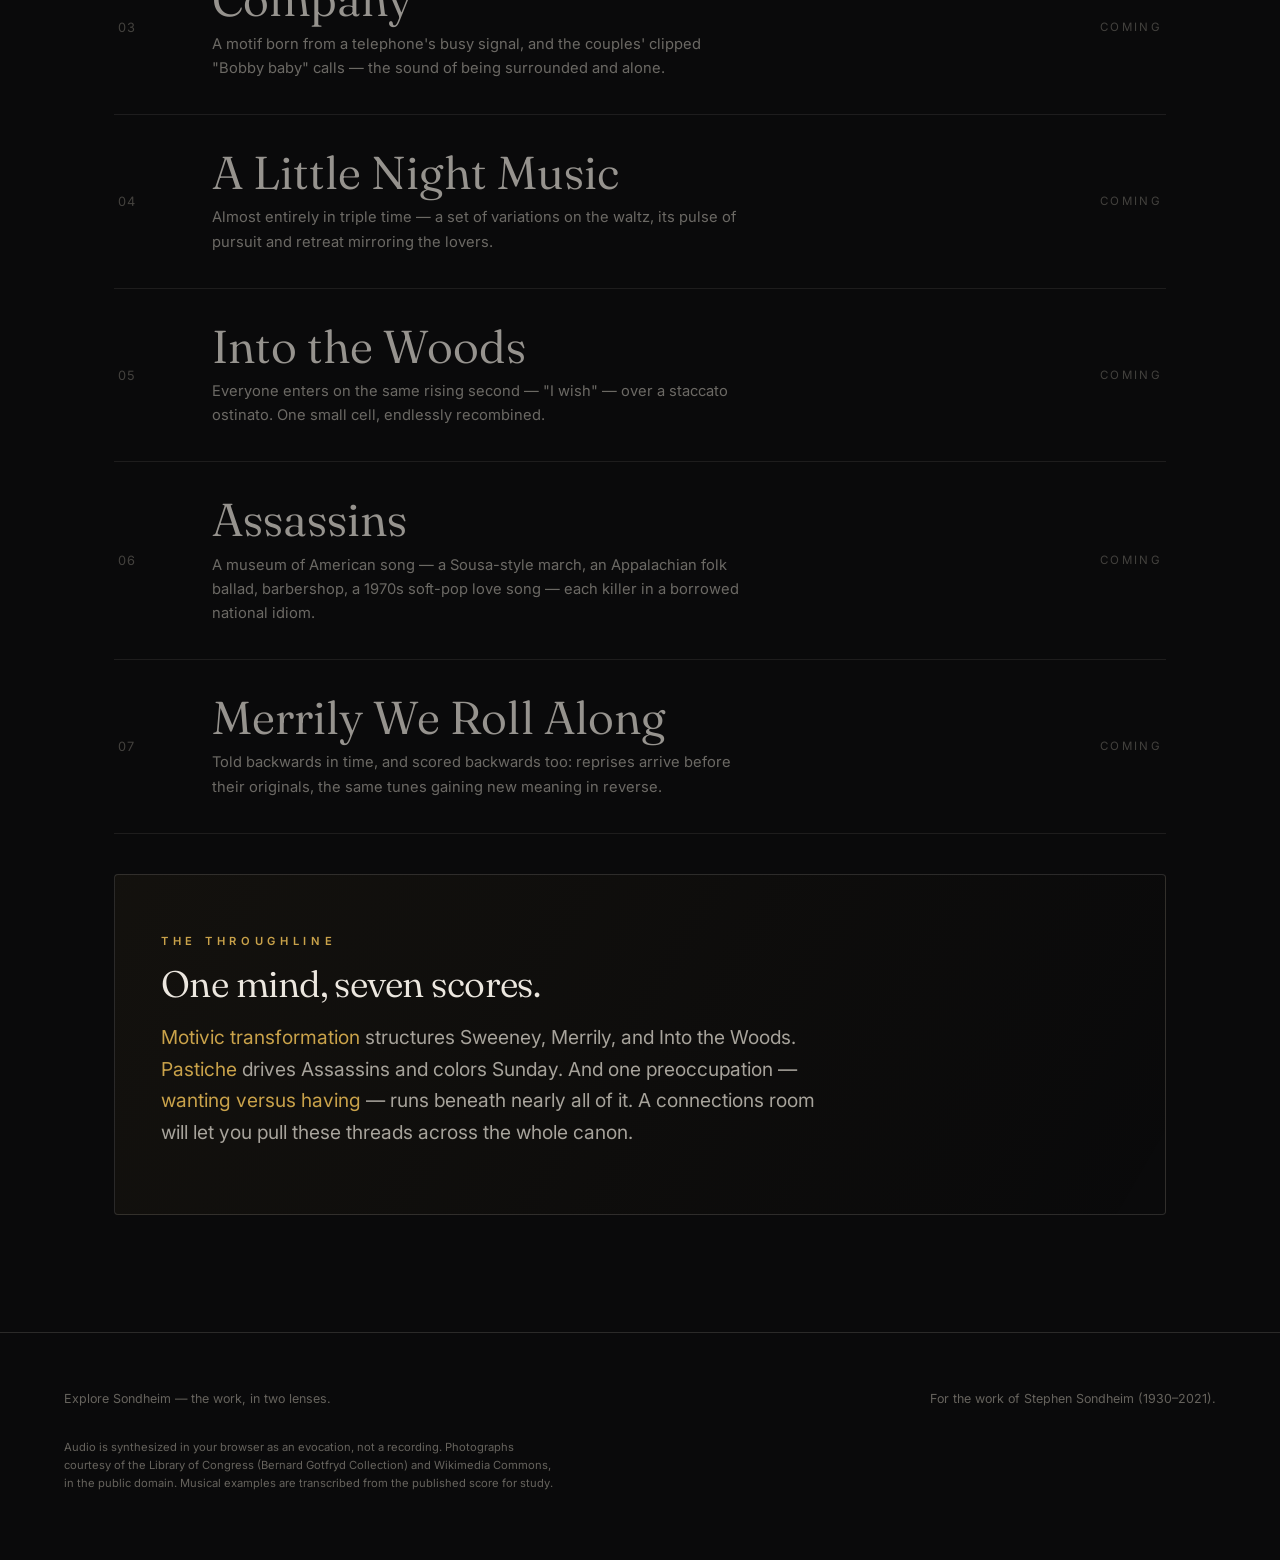
==== commit abd1abe1: "Build the Sweeney Todd room — bespoke penny-dreadful broadsheet Steel & blood, letterpress type (IM " ====
--- a/index.html
+++ b/index.html
@@ -67,7 +67,7 @@
   <section class="wrap" id="gallery">
     <div class="now-showing reveal">
       <h2>The gallery</h2>
-      <span class="count">Seven rooms · one now showing</span>
+      <span class="count">Seven rooms · two now showing</span>
     </div>
 
     <a class="film-row live reveal" href="shows/sunday.html" style="--c:#e6c75a">
@@ -76,11 +76,11 @@
       <span class="fstatus">Now showing →</span>
     </a>
 
-    <div class="film-row soon reveal" style="--c:#b8423a">
+    <a class="film-row live reveal" href="shows/sweeney.html" style="--c:#b8423a">
       <span class="frame-no">02</span>
       <span><span class="ftitle">Sweeney Todd</span><span class="fsig">The medieval <em>Dies Irae</em> — the chant for the Day of Wrath — stalks the whole score as a motif of death, hidden in plain hearing.</span></span>
-      <span class="fstatus">Coming next</span>
-    </div>
+      <span class="fstatus">Now showing →</span>
+    </a>
 
     <div class="film-row soon reveal" style="--c:#c98a3a">
       <span class="frame-no">03</span>
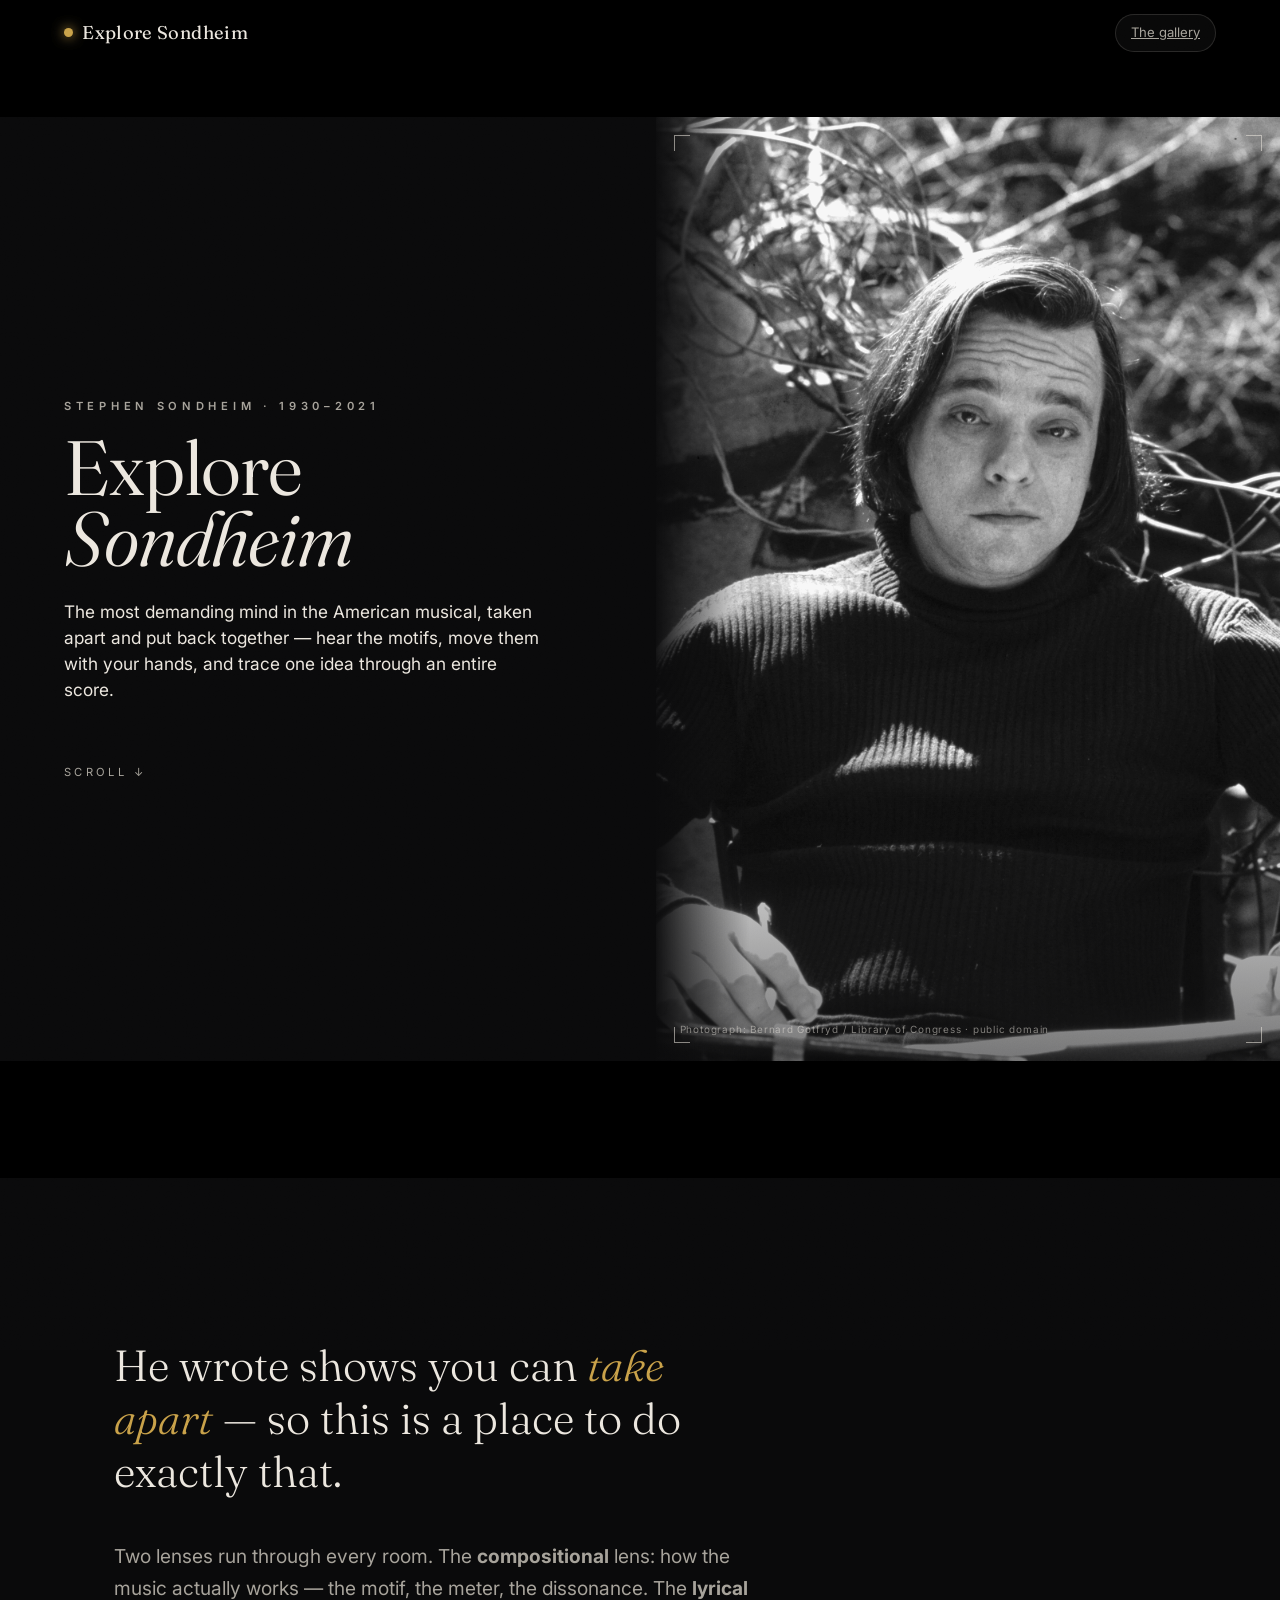
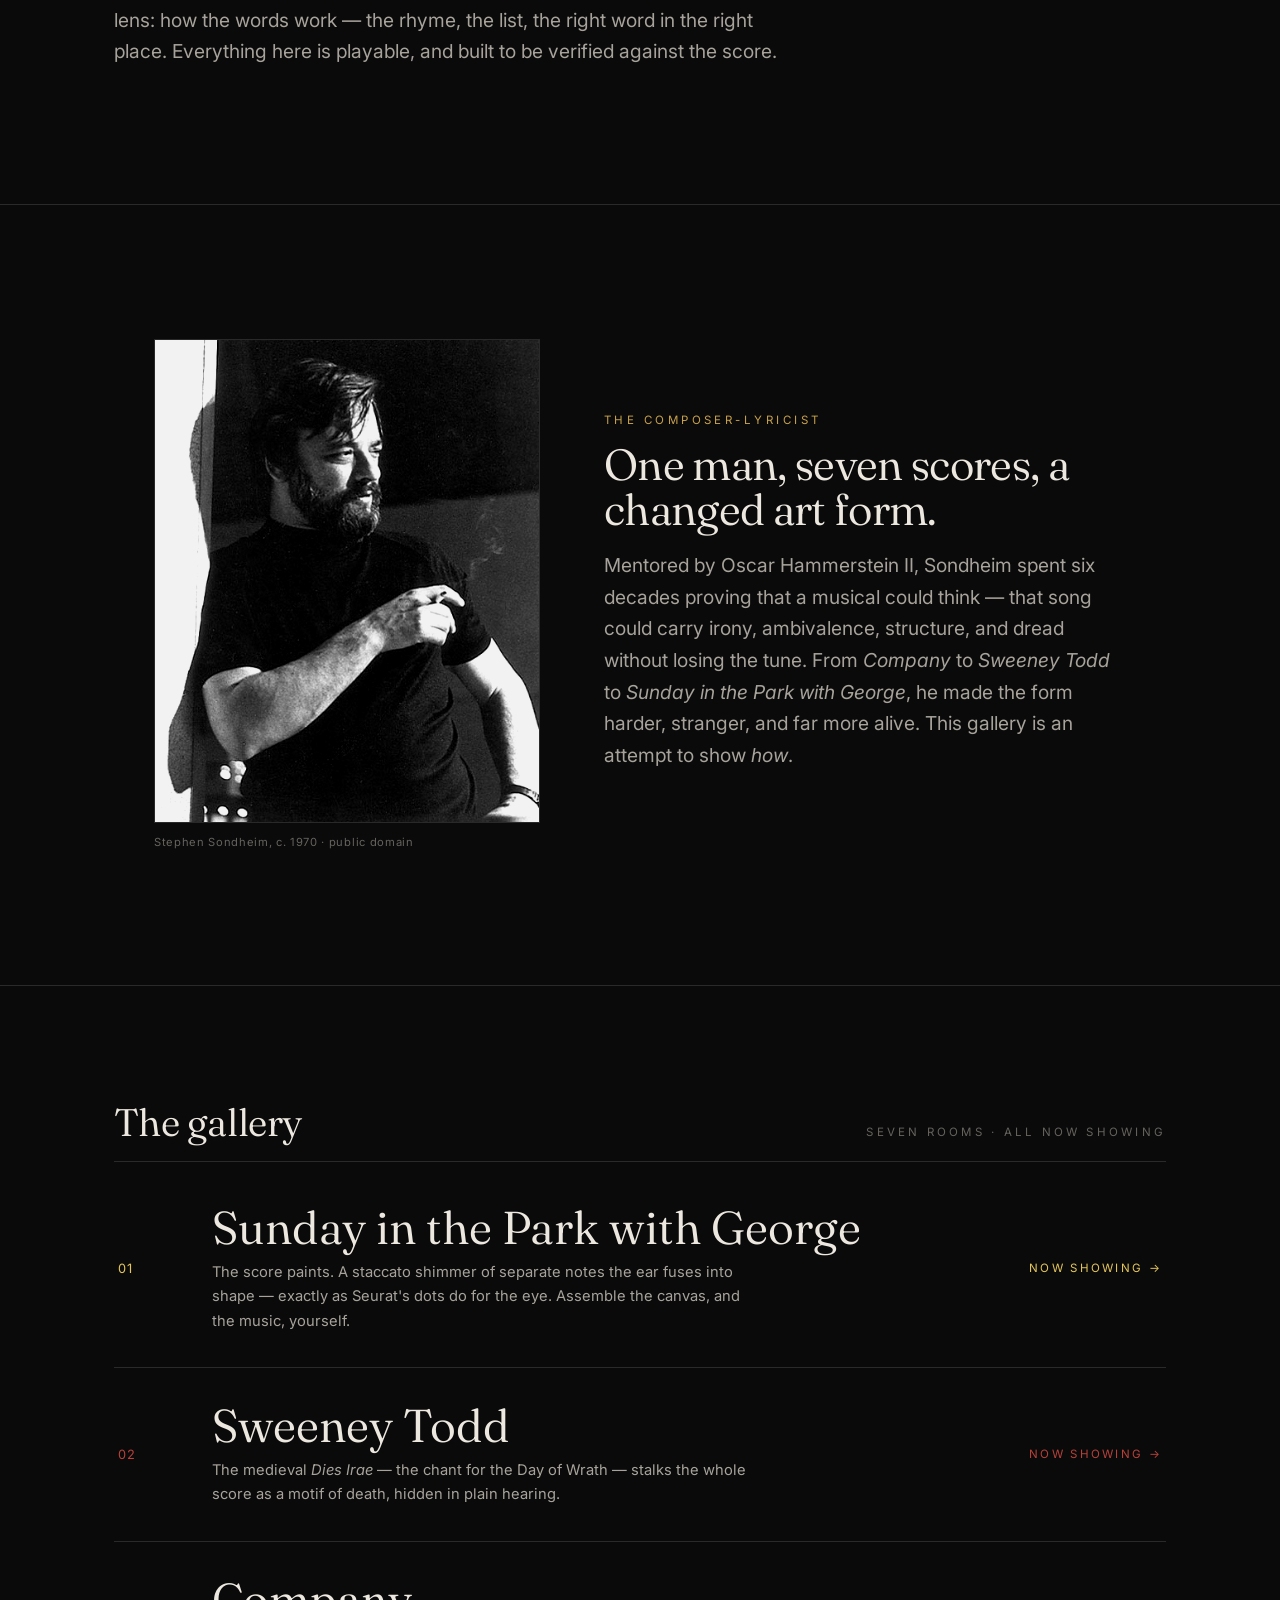
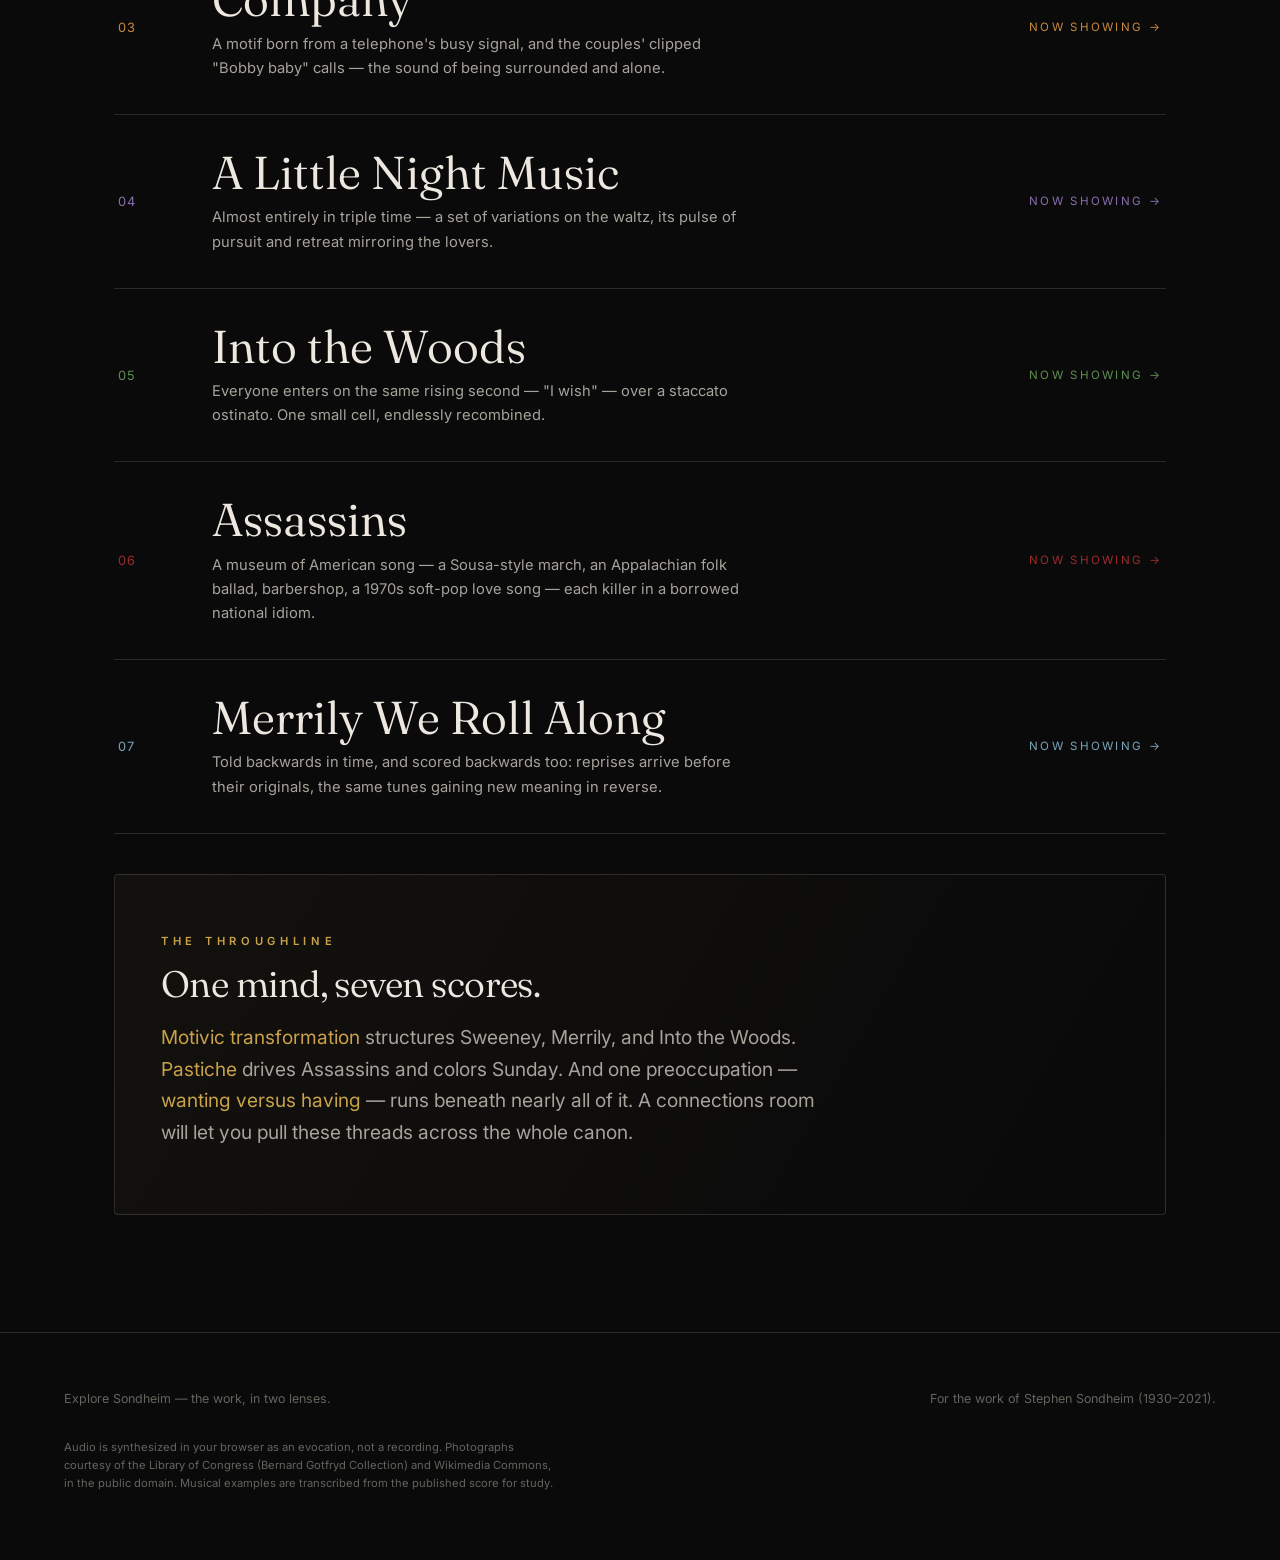
==== commit ac9c6057: "Build five rooms to v0.1: Company, Night Music, Into the Woods, Assassins, Merrily Each its own besp" ====
--- a/index.html
+++ b/index.html
@@ -67,7 +67,7 @@
   <section class="wrap" id="gallery">
     <div class="now-showing reveal">
       <h2>The gallery</h2>
-      <span class="count">Seven rooms · two now showing</span>
+      <span class="count">Seven rooms · all now showing</span>
     </div>
 
     <a class="film-row live reveal" href="shows/sunday.html" style="--c:#e6c75a">
@@ -82,35 +82,35 @@
       <span class="fstatus">Now showing →</span>
     </a>
 
-    <div class="film-row soon reveal" style="--c:#c98a3a">
+    <a class="film-row live reveal" href="shows/company.html" style="--c:#c98a3a">
       <span class="frame-no">03</span>
       <span><span class="ftitle">Company</span><span class="fsig">A motif born from a telephone's busy signal, and the couples' clipped "Bobby baby" calls — the sound of being surrounded and alone.</span></span>
-      <span class="fstatus">Coming</span>
-    </div>
+      <span class="fstatus">Now showing →</span>
+    </a>
 
-    <div class="film-row soon reveal" style="--c:#8a6fb0">
+    <a class="film-row live reveal" href="shows/night-music.html" style="--c:#8a6fb0">
       <span class="frame-no">04</span>
       <span><span class="ftitle">A Little Night Music</span><span class="fsig">Almost entirely in triple time — a set of variations on the waltz, its pulse of pursuit and retreat mirroring the lovers.</span></span>
-      <span class="fstatus">Coming</span>
-    </div>
+      <span class="fstatus">Now showing →</span>
+    </a>
 
-    <div class="film-row soon reveal" style="--c:#5f8f4e">
+    <a class="film-row live reveal" href="shows/into-the-woods.html" style="--c:#5f8f4e">
       <span class="frame-no">05</span>
       <span><span class="ftitle">Into the Woods</span><span class="fsig">Everyone enters on the same rising second — "I wish" — over a staccato ostinato. One small cell, endlessly recombined.</span></span>
-      <span class="fstatus">Coming</span>
-    </div>
+      <span class="fstatus">Now showing →</span>
+    </a>
 
-    <div class="film-row soon reveal" style="--c:#9c2b2b">
+    <a class="film-row live reveal" href="shows/assassins.html" style="--c:#9c2b2b">
       <span class="frame-no">06</span>
       <span><span class="ftitle">Assassins</span><span class="fsig">A museum of American song — a Sousa-style march, an Appalachian folk ballad, barbershop, a 1970s soft-pop love song — each killer in a borrowed national idiom.</span></span>
-      <span class="fstatus">Coming</span>
-    </div>
+      <span class="fstatus">Now showing →</span>
+    </a>
 
-    <div class="film-row soon reveal" style="--c:#7aa6b8">
+    <a class="film-row live reveal" href="shows/merrily.html" style="--c:#7aa6b8">
       <span class="frame-no">07</span>
       <span><span class="ftitle">Merrily We Roll Along</span><span class="fsig">Told backwards in time, and scored backwards too: reprises arrive before their originals, the same tunes gaining new meaning in reverse.</span></span>
-      <span class="fstatus">Coming</span>
-    </div>
+      <span class="fstatus">Now showing →</span>
+    </a>
 
     <div class="threadline reveal">
       <p class="kicker">The throughline</p>
--- a/css/base.css
+++ b/css/base.css
@@ -55,6 +55,8 @@
   letter-spacing: -0.01em;
   margin: 0 0 0.4em;
 }
+h1, h2, h3, p, .lead, .display { overflow-wrap: break-word; }
+@media (max-width: 640px) { :root { --gutter: 18px; } }
 .display { font-size: clamp(3rem, 9vw, 8rem); }
 h1 { font-size: clamp(2.4rem, 6vw, 5rem); }
 h2 { font-size: clamp(1.9rem, 4vw, 3.2rem); }
--- a/css/lobby.css
+++ b/css/lobby.css
@@ -146,3 +146,18 @@
 .colophon .row { display: flex; flex-wrap: wrap; gap: 10px 26px; justify-content: space-between; font-family: var(--sans); font-size: 0.78rem; color: var(--ink-faint); }
 .colophon a { color: var(--ink-soft); text-decoration: none; }
 .colophon .credits { font-size: 0.7rem; color: var(--ink-faint); max-width: 70ch; line-height: 1.6; }
+
+/* ---------- mobile ---------- */
+@media (max-width: 860px) {
+  .reel-copy { padding: 92px 22px 40px; }
+  .reel-sub { max-width: 100%; }
+}
+@media (max-width: 600px) {
+  .reel-title { font-size: clamp(2.2rem, 11vw, 3.3rem); }
+  .reel-copy { padding: 84px 20px 34px; }
+  .reel-scrollcue { margin-top: 28px; }
+  .statement { max-width: 100%; font-size: clamp(1.5rem, 6.4vw, 2.1rem); }
+  .lede { max-width: 100%; }
+  .man { gap: 26px; }
+  .film-row .fsig { max-width: 100%; }
+}
